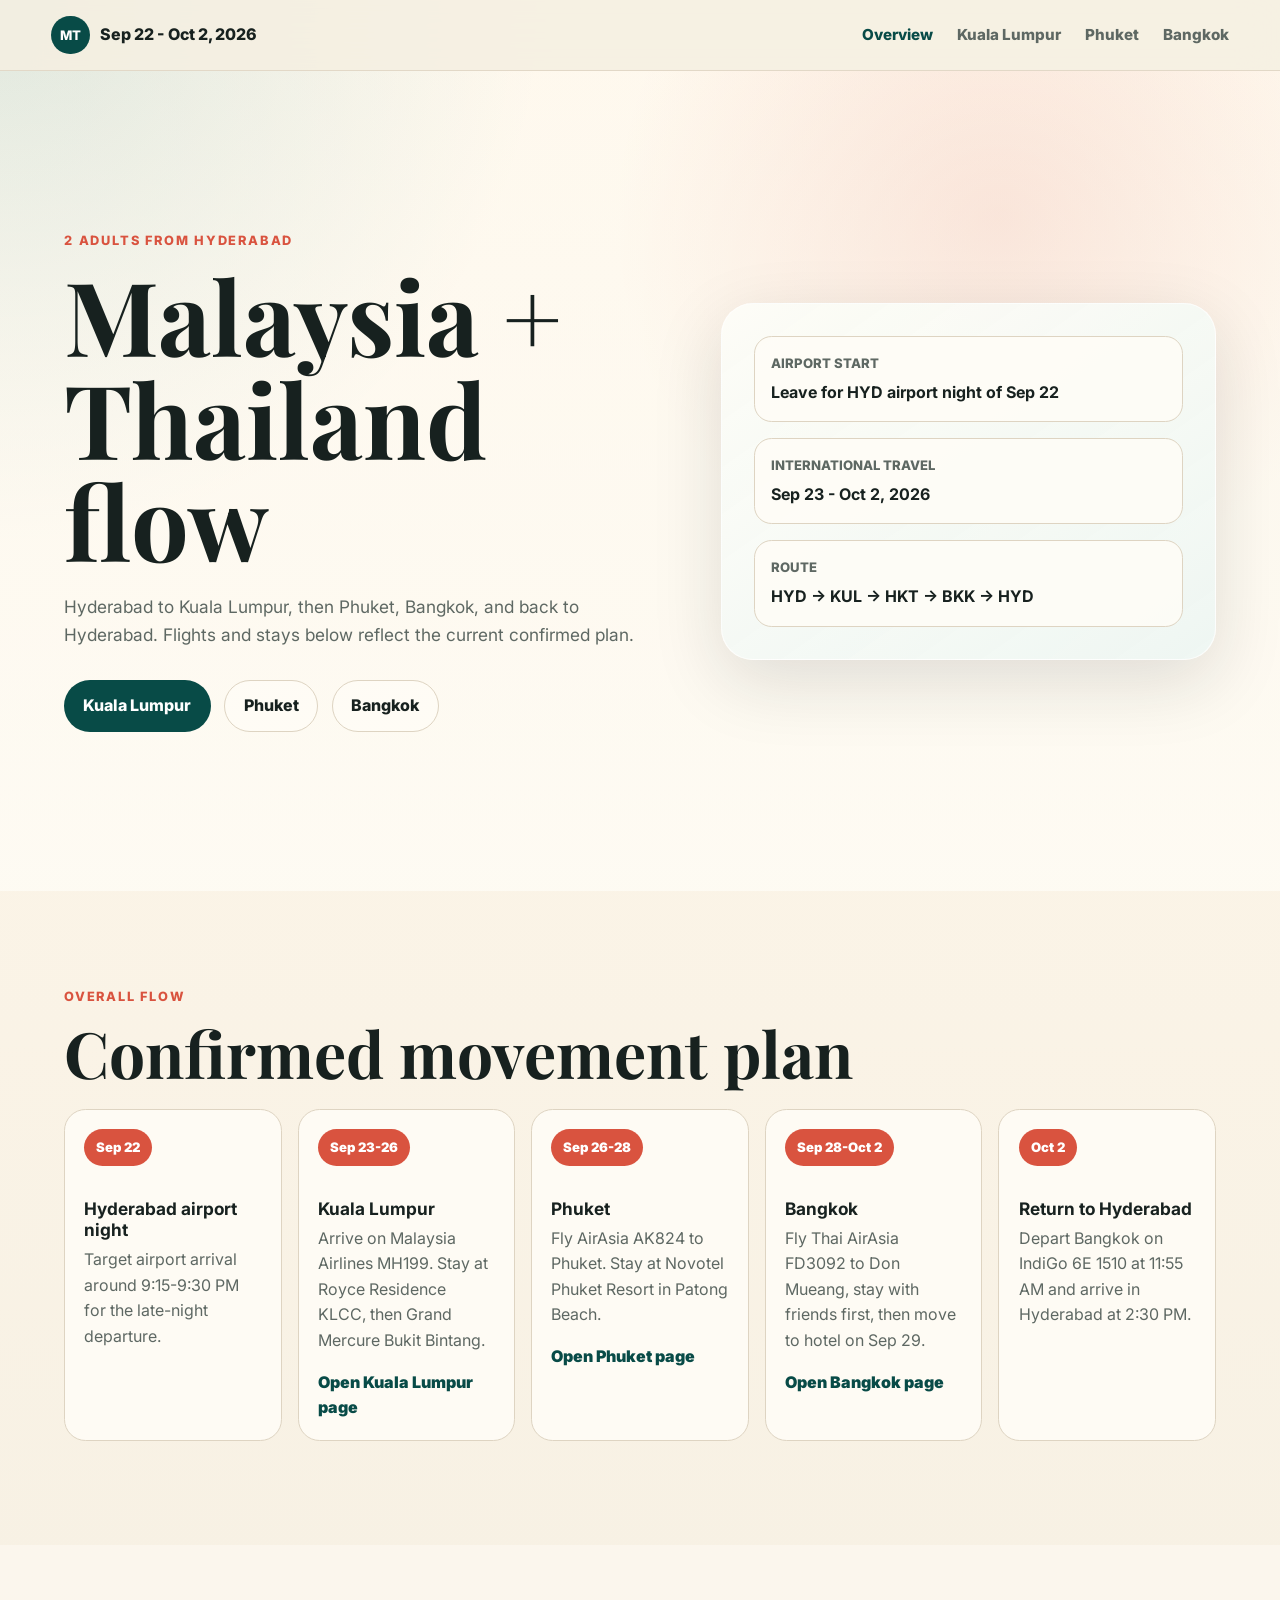
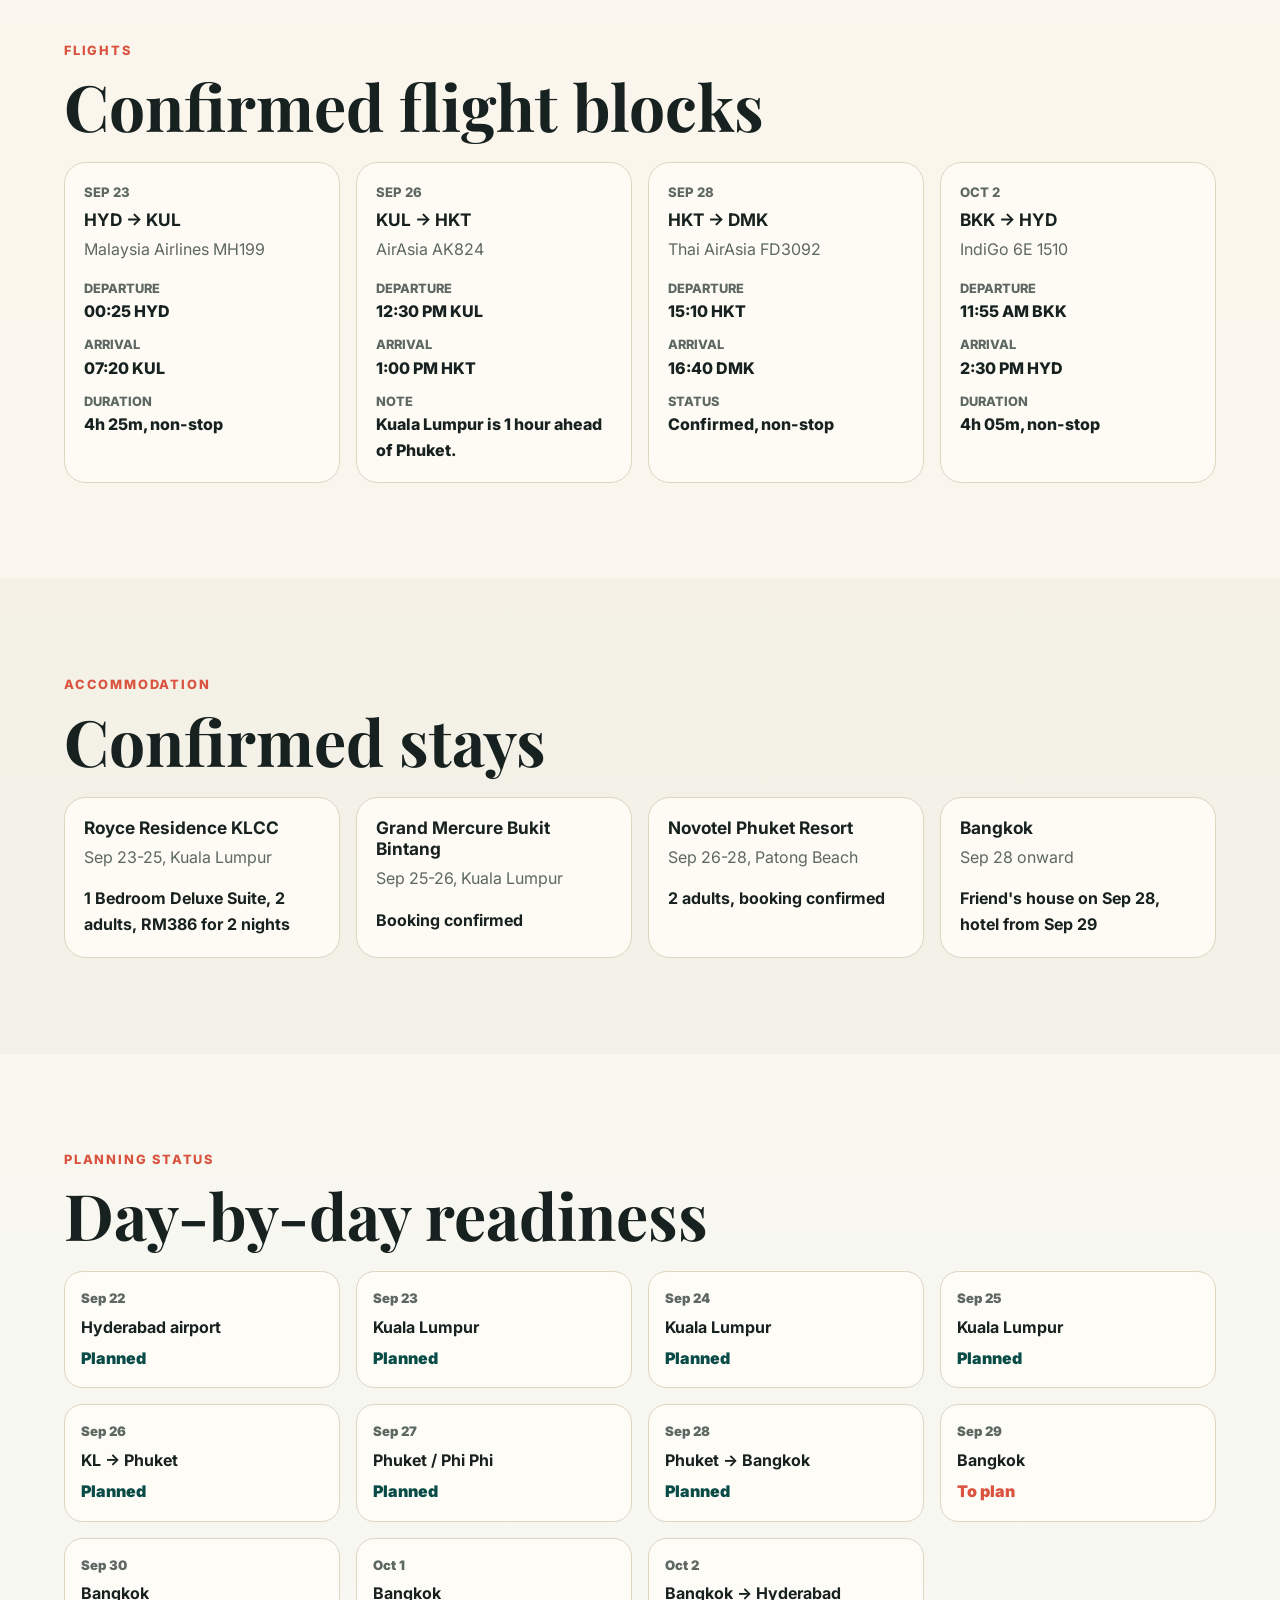
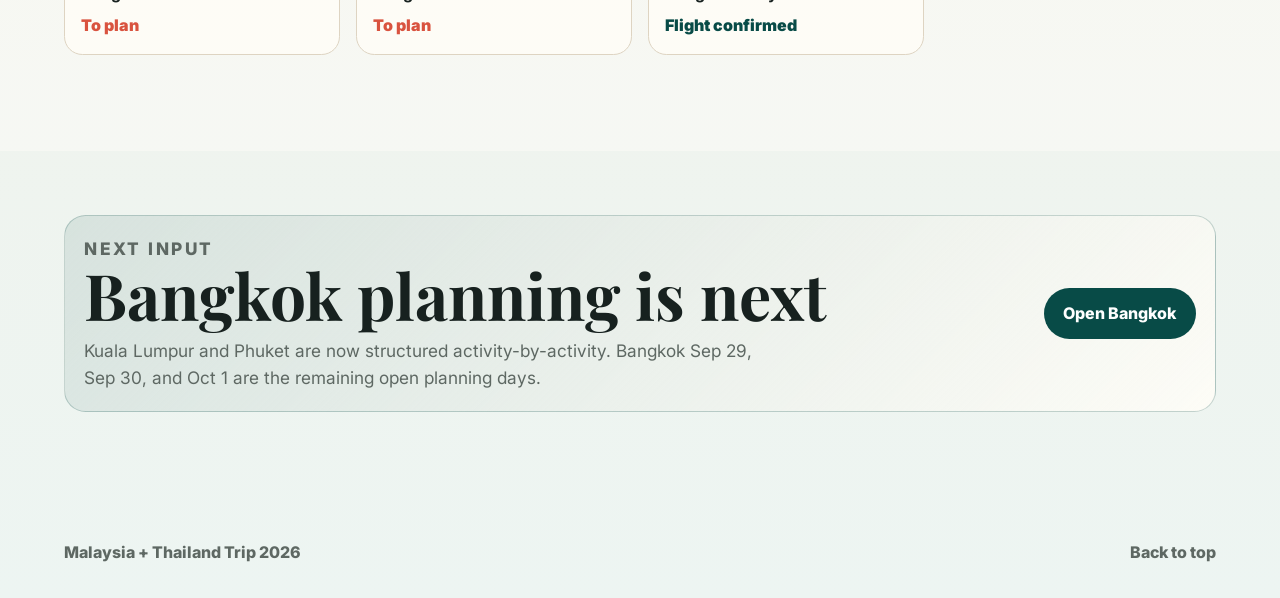
==== index.html @ 9de54cce "Add detailed trip itinerary pages" ====
<!doctype html>
<html lang="en">
  <head>
    <meta charset="utf-8">
    <meta name="viewport" content="width=device-width, initial-scale=1">
    <meta
      name="description"
      content="Confirmed flow for a 2-adult Hyderabad, Malaysia, Phuket, and Bangkok trip from Sep 22 to Oct 2, 2026."
    >
    <title>Malaysia + Thailand Trip 2026</title>
    <link rel="preconnect" href="https://fonts.googleapis.com">
    <link rel="preconnect" href="https://fonts.gstatic.com" crossorigin>
    <link
      href="https://fonts.googleapis.com/css2?family=Inter:wght@400;500;600;700;800&family=Playfair+Display:wght@700&display=swap"
      rel="stylesheet"
    >
    <link rel="stylesheet" href="styles.css">
  </head>
  <body>
    <header class="site-header">
      <a class="brand" href="index.html" aria-label="Trip overview">
        <span class="brand-mark">MT</span>
        <span>Sep 22 - Oct 2, 2026</span>
      </a>
      <nav class="site-nav" aria-label="Main navigation">
        <a aria-current="page" href="index.html">Overview</a>
        <a href="kuala-lumpur.html">Kuala Lumpur</a>
        <a href="phuket.html">Phuket</a>
        <a href="bangkok.html">Bangkok</a>
      </nav>
    </header>

    <main>
      <section class="hero hero-overview">
        <div class="hero-copy">
          <p class="eyebrow">2 adults from Hyderabad</p>
          <h1>Malaysia + Thailand flow</h1>
          <p class="hero-text">
            Hyderabad to Kuala Lumpur, then Phuket, Bangkok, and back to Hyderabad.
            Flights and stays below reflect the current confirmed plan.
          </p>
          <div class="hero-actions" aria-label="Destination pages">
            <a class="button button-primary" href="kuala-lumpur.html">Kuala Lumpur</a>
            <a class="button button-secondary" href="phuket.html">Phuket</a>
            <a class="button button-secondary" href="bangkok.html">Bangkok</a>
          </div>
        </div>
        <aside class="trip-card" aria-label="Trip summary">
          <div>
            <span class="card-label">Airport start</span>
            <strong>Leave for HYD airport night of Sep 22</strong>
          </div>
          <div>
            <span class="card-label">International travel</span>
            <strong>Sep 23 - Oct 2, 2026</strong>
          </div>
          <div>
            <span class="card-label">Route</span>
            <strong>HYD -> KUL -> HKT -> BKK -> HYD</strong>
          </div>
        </aside>
      </section>

      <section class="section" aria-labelledby="flow-title">
        <div class="section-heading">
          <p class="eyebrow">Overall flow</p>
          <h2 id="flow-title">Confirmed movement plan</h2>
        </div>
        <div class="route-timeline">
          <article>
            <span class="timeline-date">Sep 22</span>
            <h3>Hyderabad airport night</h3>
            <p>Target airport arrival around 9:15-9:30 PM for the late-night departure.</p>
          </article>
          <article>
            <span class="timeline-date">Sep 23-26</span>
            <h3>Kuala Lumpur</h3>
            <p>Arrive on Malaysia Airlines MH199. Stay at Royce Residence KLCC, then Grand Mercure Bukit Bintang.</p>
            <a href="kuala-lumpur.html">Open Kuala Lumpur page</a>
          </article>
          <article>
            <span class="timeline-date">Sep 26-28</span>
            <h3>Phuket</h3>
            <p>Fly AirAsia AK824 to Phuket. Stay at Novotel Phuket Resort in Patong Beach.</p>
            <a href="phuket.html">Open Phuket page</a>
          </article>
          <article>
            <span class="timeline-date">Sep 28-Oct 2</span>
            <h3>Bangkok</h3>
            <p>Fly Thai AirAsia FD3092 to Don Mueang, stay with friends first, then move to hotel on Sep 29.</p>
            <a href="bangkok.html">Open Bangkok page</a>
          </article>
          <article>
            <span class="timeline-date">Oct 2</span>
            <h3>Return to Hyderabad</h3>
            <p>Depart Bangkok on IndiGo 6E 1510 at 11:55 AM and arrive in Hyderabad at 2:30 PM.</p>
          </article>
        </div>
      </section>

      <section class="section surface-section" aria-labelledby="flights-title">
        <div class="section-heading">
          <p class="eyebrow">Flights</p>
          <h2 id="flights-title">Confirmed flight blocks</h2>
        </div>
        <div class="info-grid flight-grid">
          <article class="info-card">
            <span class="card-label">Sep 23</span>
            <h3>HYD -> KUL</h3>
            <p>Malaysia Airlines MH199</p>
            <dl>
              <div><dt>Departure</dt><dd>00:25 HYD</dd></div>
              <div><dt>Arrival</dt><dd>07:20 KUL</dd></div>
              <div><dt>Duration</dt><dd>4h 25m, non-stop</dd></div>
            </dl>
          </article>
          <article class="info-card">
            <span class="card-label">Sep 26</span>
            <h3>KUL -> HKT</h3>
            <p>AirAsia AK824</p>
            <dl>
              <div><dt>Departure</dt><dd>12:30 PM KUL</dd></div>
              <div><dt>Arrival</dt><dd>1:00 PM HKT</dd></div>
              <div><dt>Note</dt><dd>Kuala Lumpur is 1 hour ahead of Phuket.</dd></div>
            </dl>
          </article>
          <article class="info-card">
            <span class="card-label">Sep 28</span>
            <h3>HKT -> DMK</h3>
            <p>Thai AirAsia FD3092</p>
            <dl>
              <div><dt>Departure</dt><dd>15:10 HKT</dd></div>
              <div><dt>Arrival</dt><dd>16:40 DMK</dd></div>
              <div><dt>Status</dt><dd>Confirmed, non-stop</dd></div>
            </dl>
          </article>
          <article class="info-card">
            <span class="card-label">Oct 2</span>
            <h3>BKK -> HYD</h3>
            <p>IndiGo 6E 1510</p>
            <dl>
              <div><dt>Departure</dt><dd>11:55 AM BKK</dd></div>
              <div><dt>Arrival</dt><dd>2:30 PM HYD</dd></div>
              <div><dt>Duration</dt><dd>4h 05m, non-stop</dd></div>
            </dl>
          </article>
        </div>
      </section>

      <section class="section" aria-labelledby="stays-title">
        <div class="section-heading">
          <p class="eyebrow">Accommodation</p>
          <h2 id="stays-title">Confirmed stays</h2>
        </div>
        <div class="stay-grid">
          <article class="stay-card">
            <h3>Royce Residence KLCC</h3>
            <p>Sep 23-25, Kuala Lumpur</p>
            <strong>1 Bedroom Deluxe Suite, 2 adults, RM386 for 2 nights</strong>
          </article>
          <article class="stay-card">
            <h3>Grand Mercure Bukit Bintang</h3>
            <p>Sep 25-26, Kuala Lumpur</p>
            <strong>Booking confirmed</strong>
          </article>
          <article class="stay-card">
            <h3>Novotel Phuket Resort</h3>
            <p>Sep 26-28, Patong Beach</p>
            <strong>2 adults, booking confirmed</strong>
          </article>
          <article class="stay-card">
            <h3>Bangkok</h3>
            <p>Sep 28 onward</p>
            <strong>Friend's house on Sep 28, hotel from Sep 29</strong>
          </article>
        </div>
      </section>

      <section class="section surface-section" aria-labelledby="status-title">
        <div class="section-heading">
          <p class="eyebrow">Planning status</p>
          <h2 id="status-title">Day-by-day readiness</h2>
        </div>
        <div class="status-grid">
          <article class="status-card done"><span>Sep 22</span><strong>Hyderabad airport</strong><p>Planned</p></article>
          <article class="status-card done"><span>Sep 23</span><strong>Kuala Lumpur</strong><p>Planned</p></article>
          <article class="status-card done"><span>Sep 24</span><strong>Kuala Lumpur</strong><p>Planned</p></article>
          <article class="status-card done"><span>Sep 25</span><strong>Kuala Lumpur</strong><p>Planned</p></article>
          <article class="status-card done"><span>Sep 26</span><strong>KL -> Phuket</strong><p>Planned</p></article>
          <article class="status-card done"><span>Sep 27</span><strong>Phuket / Phi Phi</strong><p>Planned</p></article>
          <article class="status-card done"><span>Sep 28</span><strong>Phuket -> Bangkok</strong><p>Planned</p></article>
          <article class="status-card open"><span>Sep 29</span><strong>Bangkok</strong><p>To plan</p></article>
          <article class="status-card open"><span>Sep 30</span><strong>Bangkok</strong><p>To plan</p></article>
          <article class="status-card open"><span>Oct 1</span><strong>Bangkok</strong><p>To plan</p></article>
          <article class="status-card done"><span>Oct 2</span><strong>Bangkok -> Hyderabad</strong><p>Flight confirmed</p></article>
        </div>
      </section>

      <section class="section compact-section" aria-labelledby="next-title">
        <div class="next-panel">
          <div>
            <p class="eyebrow">Next input</p>
            <h2 id="next-title">Bangkok planning is next</h2>
            <p>
              Kuala Lumpur and Phuket are now structured activity-by-activity. Bangkok
              Sep 29, Sep 30, and Oct 1 are the remaining open planning days.
            </p>
          </div>
          <a class="button button-primary" href="bangkok.html">Open Bangkok</a>
        </div>
      </section>
    </main>

    <footer class="site-footer">
      <p>Malaysia + Thailand Trip 2026</p>
      <a href="#">Back to top</a>
    </footer>
  </body>
</html>
---- styles.css ----
:root {
  color-scheme: light;
  --ink: #17211f;
  --muted: #5e6863;
  --paper: #f6f0e3;
  --panel: #fffdf7;
  --line: #ded4c2;
  --teal: #0b6f69;
  --teal-dark: #084b47;
  --coral: #d9533f;
  --sky: #3779a8;
  --gold: #c58d2b;
  --shadow: 0 22px 70px rgba(23, 33, 31, 0.13);
}

* {
  box-sizing: border-box;
}

html {
  scroll-behavior: smooth;
}

body {
  margin: 0;
  color: var(--ink);
  background:
    radial-gradient(circle at top left, rgba(11, 111, 105, 0.18), transparent 34rem),
    linear-gradient(180deg, #fff7ea 0%, var(--paper) 48%, #edf5f2 100%);
  font-family: Inter, system-ui, -apple-system, BlinkMacSystemFont, "Segoe UI", sans-serif;
  font-size: 16px;
  line-height: 1.6;
}

a {
  color: inherit;
}

.site-header {
  position: sticky;
  top: 0;
  z-index: 10;
  display: flex;
  align-items: center;
  justify-content: space-between;
  gap: 1rem;
  padding: 1rem clamp(1rem, 4vw, 4rem);
  border-bottom: 1px solid rgba(222, 212, 194, 0.85);
  background: rgba(246, 240, 227, 0.9);
  backdrop-filter: blur(18px);
}

.brand,
.site-nav,
.hero-actions,
.site-footer {
  display: flex;
  align-items: center;
}

.brand {
  gap: 0.65rem;
  font-weight: 800;
  text-decoration: none;
}

.brand-mark {
  display: grid;
  width: 2.4rem;
  height: 2.4rem;
  place-items: center;
  border-radius: 50%;
  color: #fff;
  background: var(--teal-dark);
  font-size: 0.82rem;
}

.site-nav {
  gap: clamp(0.7rem, 2vw, 1.5rem);
  color: var(--muted);
  font-size: 0.95rem;
  font-weight: 800;
}

.site-nav a,
.site-footer a,
.route-timeline a {
  text-decoration: none;
}

.site-nav a:hover,
.site-nav a[aria-current="page"],
.site-footer a:hover,
.route-timeline a:hover {
  color: var(--teal-dark);
}

main {
  overflow: hidden;
}

.hero,
.destination-hero {
  display: grid;
  grid-template-columns: minmax(0, 1.1fr) minmax(18rem, 0.9fr);
  gap: clamp(1.4rem, 4vw, 4rem);
  align-items: center;
  min-height: calc(100vh - 5rem);
  padding: clamp(3rem, 9vw, 7rem) clamp(1rem, 5vw, 5rem);
}

.hero-overview {
  background:
    linear-gradient(rgba(255, 253, 247, 0.32), rgba(255, 253, 247, 0.74)),
    radial-gradient(circle at 78% 18%, rgba(216, 83, 63, 0.2), transparent 24rem);
}

.destination-hero {
  min-height: 64vh;
}

.kl-hero {
  background: linear-gradient(135deg, rgba(11, 111, 105, 0.18), rgba(197, 141, 43, 0.18));
}

.phuket-hero {
  background: linear-gradient(135deg, rgba(55, 121, 168, 0.2), rgba(11, 111, 105, 0.16));
}

.bangkok-hero {
  background: linear-gradient(135deg, rgba(216, 83, 63, 0.18), rgba(197, 141, 43, 0.2));
}

.hero-copy {
  max-width: 56rem;
}

.eyebrow {
  margin: 0 0 0.8rem;
  color: var(--coral);
  font-size: 0.8rem;
  font-weight: 800;
  letter-spacing: 0.14em;
  text-transform: uppercase;
}

h1,
h2,
h3,
p {
  margin-top: 0;
}

h1,
h2 {
  font-family: "Playfair Display", Georgia, serif;
  line-height: 1;
}

h1 {
  max-width: 12ch;
  margin-bottom: 1.35rem;
  font-size: clamp(3.2rem, 8vw, 7.2rem);
}

h2 {
  margin-bottom: 1rem;
  font-size: clamp(2.1rem, 5vw, 4.3rem);
}

h3 {
  margin-bottom: 0.4rem;
  font-size: 1.08rem;
  line-height: 1.25;
}

.hero-text,
.section-copy,
.next-panel p {
  max-width: 43rem;
  color: var(--muted);
  font-size: 1.08rem;
}

.hero-actions {
  flex-wrap: wrap;
  gap: 0.85rem;
  margin-top: 2rem;
}

.button {
  display: inline-flex;
  min-height: 2.85rem;
  align-items: center;
  justify-content: center;
  border: 1px solid transparent;
  border-radius: 999px;
  padding: 0.75rem 1.15rem;
  font: inherit;
  font-weight: 800;
  text-decoration: none;
  cursor: pointer;
}

.button-primary {
  color: #fff;
  background: var(--teal-dark);
}

.button-secondary {
  color: var(--ink);
  border-color: var(--line);
  background: rgba(255, 253, 247, 0.78);
}

.button:hover {
  transform: translateY(-1px);
}

.trip-card {
  display: grid;
  gap: 1rem;
  border: 1px solid rgba(255, 255, 255, 0.72);
  border-radius: 2rem;
  padding: clamp(1.2rem, 4vw, 2rem);
  background:
    linear-gradient(145deg, rgba(255, 253, 247, 0.96), rgba(238, 249, 246, 0.9)),
    linear-gradient(135deg, rgba(11, 111, 105, 0.14), rgba(216, 83, 63, 0.16));
  box-shadow: var(--shadow);
}

.trip-card div,
.info-card,
.stay-card,
.day-card,
.wide-card {
  border: 1px solid var(--line);
  background: rgba(255, 253, 247, 0.84);
}

.trip-card div {
  border-radius: 1.1rem;
  padding: 1rem;
}

.card-label {
  display: block;
  margin-bottom: 0.35rem;
  color: var(--muted);
  font-size: 0.82rem;
  font-weight: 800;
  text-transform: uppercase;
}

.section {
  padding: clamp(3rem, 8vw, 6rem) clamp(1rem, 5vw, 5rem);
}

.surface-section {
  background: rgba(255, 253, 247, 0.42);
}

.compact-section {
  padding-top: clamp(2rem, 5vw, 4rem);
}

.section-heading {
  max-width: 68rem;
  margin-bottom: 1.5rem;
}

.two-column {
  display: grid;
  grid-template-columns: minmax(0, 0.85fr) minmax(18rem, 1.15fr);
  gap: clamp(1.5rem, 4vw, 4rem);
  align-items: start;
}

.stack {
  display: grid;
  gap: 1rem;
}

.route-timeline {
  display: grid;
  grid-template-columns: repeat(5, minmax(13rem, 1fr));
  gap: 1rem;
  overflow-x: auto;
  padding-bottom: 0.5rem;
}

.route-timeline article,
.info-card,
.stay-card,
.day-card,
.wide-card,
.next-panel {
  border-radius: 1.35rem;
  padding: 1.2rem;
}

.route-timeline article {
  min-height: 19rem;
  border: 1px solid var(--line);
  background: rgba(255, 253, 247, 0.84);
}

.timeline-date {
  display: inline-flex;
  min-height: 2.3rem;
  align-items: center;
  margin-bottom: 2rem;
  border-radius: 999px;
  padding: 0.35rem 0.75rem;
  color: #fff;
  background: var(--coral);
  font-size: 0.82rem;
  font-weight: 900;
}

.route-timeline p,
.info-card p,
.stay-card p,
.day-card p,
.wide-card p {
  color: var(--muted);
}

.route-timeline a {
  color: var(--teal-dark);
  font-weight: 900;
}

.info-grid,
.stay-grid,
.day-grid,
.status-grid {
  display: grid;
  gap: 1rem;
}

.flight-grid {
  grid-template-columns: repeat(4, minmax(0, 1fr));
}

.stay-grid,
.day-grid {
  grid-template-columns: repeat(4, minmax(0, 1fr));
}

.two-card-grid {
  grid-template-columns: repeat(2, minmax(0, 1fr));
}

.info-card,
.stay-card,
.wide-card,
.status-card {
  min-height: 100%;
}

.status-grid {
  grid-template-columns: repeat(4, minmax(0, 1fr));
}

.status-card {
  border: 1px solid var(--line);
  border-radius: 1.15rem;
  padding: 1rem;
  background: rgba(255, 253, 247, 0.84);
}

.status-card span {
  display: block;
  color: var(--muted);
  font-size: 0.82rem;
  font-weight: 900;
}

.status-card strong {
  display: block;
  margin: 0.35rem 0;
}

.status-card p {
  margin: 0;
  color: var(--teal-dark);
  font-weight: 900;
}

.status-card.open p {
  color: var(--coral);
}

.day-plan {
  margin-bottom: 1rem;
  border: 1px solid var(--line);
  border-radius: 1.35rem;
  overflow: hidden;
  background: rgba(255, 253, 247, 0.86);
}

.day-plan h3 {
  margin: 0;
  padding: 1.1rem 1.2rem;
  border-bottom: 1px solid var(--line);
  background: rgba(8, 75, 71, 0.08);
}

table {
  width: 100%;
  border-collapse: collapse;
}

th,
td {
  padding: 0.9rem 1.2rem;
  border-bottom: 1px solid rgba(222, 212, 194, 0.74);
  text-align: left;
  vertical-align: top;
}

th {
  color: var(--muted);
  font-size: 0.8rem;
  font-weight: 900;
  text-transform: uppercase;
}

td:first-child {
  width: 10.5rem;
  font-weight: 900;
}

td a {
  color: var(--teal-dark);
  font-weight: 900;
  text-decoration: none;
}

td a:hover {
  text-decoration: underline;
}

.note {
  margin: 0;
  padding: 1rem 1.2rem;
  color: var(--muted);
  font-weight: 700;
}

dl {
  display: grid;
  gap: 0.65rem;
  margin: 1rem 0 0;
}

dt {
  color: var(--muted);
  font-size: 0.8rem;
  font-weight: 800;
  text-transform: uppercase;
}

dd {
  margin: 0;
  font-weight: 800;
}

.stay-card strong,
.wide-card strong {
  display: block;
  margin-top: 1rem;
}

.day-card span {
  display: block;
  margin-bottom: 1rem;
  color: var(--teal-dark);
  font-weight: 900;
}

.next-panel {
  display: flex;
  align-items: center;
  justify-content: space-between;
  gap: 1.5rem;
  border: 1px solid rgba(8, 75, 71, 0.22);
  background: linear-gradient(135deg, rgba(8, 75, 71, 0.1), rgba(255, 253, 247, 0.86));
}

.next-panel h2 {
  margin-bottom: 0.6rem;
}

.next-panel p {
  margin-bottom: 0;
}

.site-footer {
  justify-content: space-between;
  gap: 1rem;
  padding: 2rem clamp(1rem, 5vw, 5rem);
  color: var(--muted);
  font-weight: 800;
}

.site-footer p {
  margin: 0;
}

@media (max-width: 1050px) {
  .flight-grid,
  .stay-grid,
  .day-grid,
  .status-grid {
    grid-template-columns: repeat(2, minmax(0, 1fr));
  }
}

@media (max-width: 860px) {
  .site-header {
    align-items: flex-start;
    flex-direction: column;
  }

  .site-nav {
    width: 100%;
    overflow-x: auto;
    padding-bottom: 0.25rem;
    white-space: nowrap;
  }

  .hero,
  .destination-hero,
  .two-column {
    grid-template-columns: 1fr;
  }

  .hero,
  .destination-hero {
    min-height: auto;
  }

  .next-panel {
    align-items: flex-start;
    flex-direction: column;
  }
}

@media (max-width: 580px) {
  .brand-mark {
    width: 2rem;
    height: 2rem;
  }

  .flight-grid,
  .stay-grid,
  .day-grid,
  .two-card-grid,
  .status-grid {
    grid-template-columns: 1fr;
  }

  h1 {
    font-size: clamp(3rem, 16vw, 5rem);
  }

  .day-plan {
    overflow-x: auto;
  }

  table {
    min-width: 42rem;
  }
}
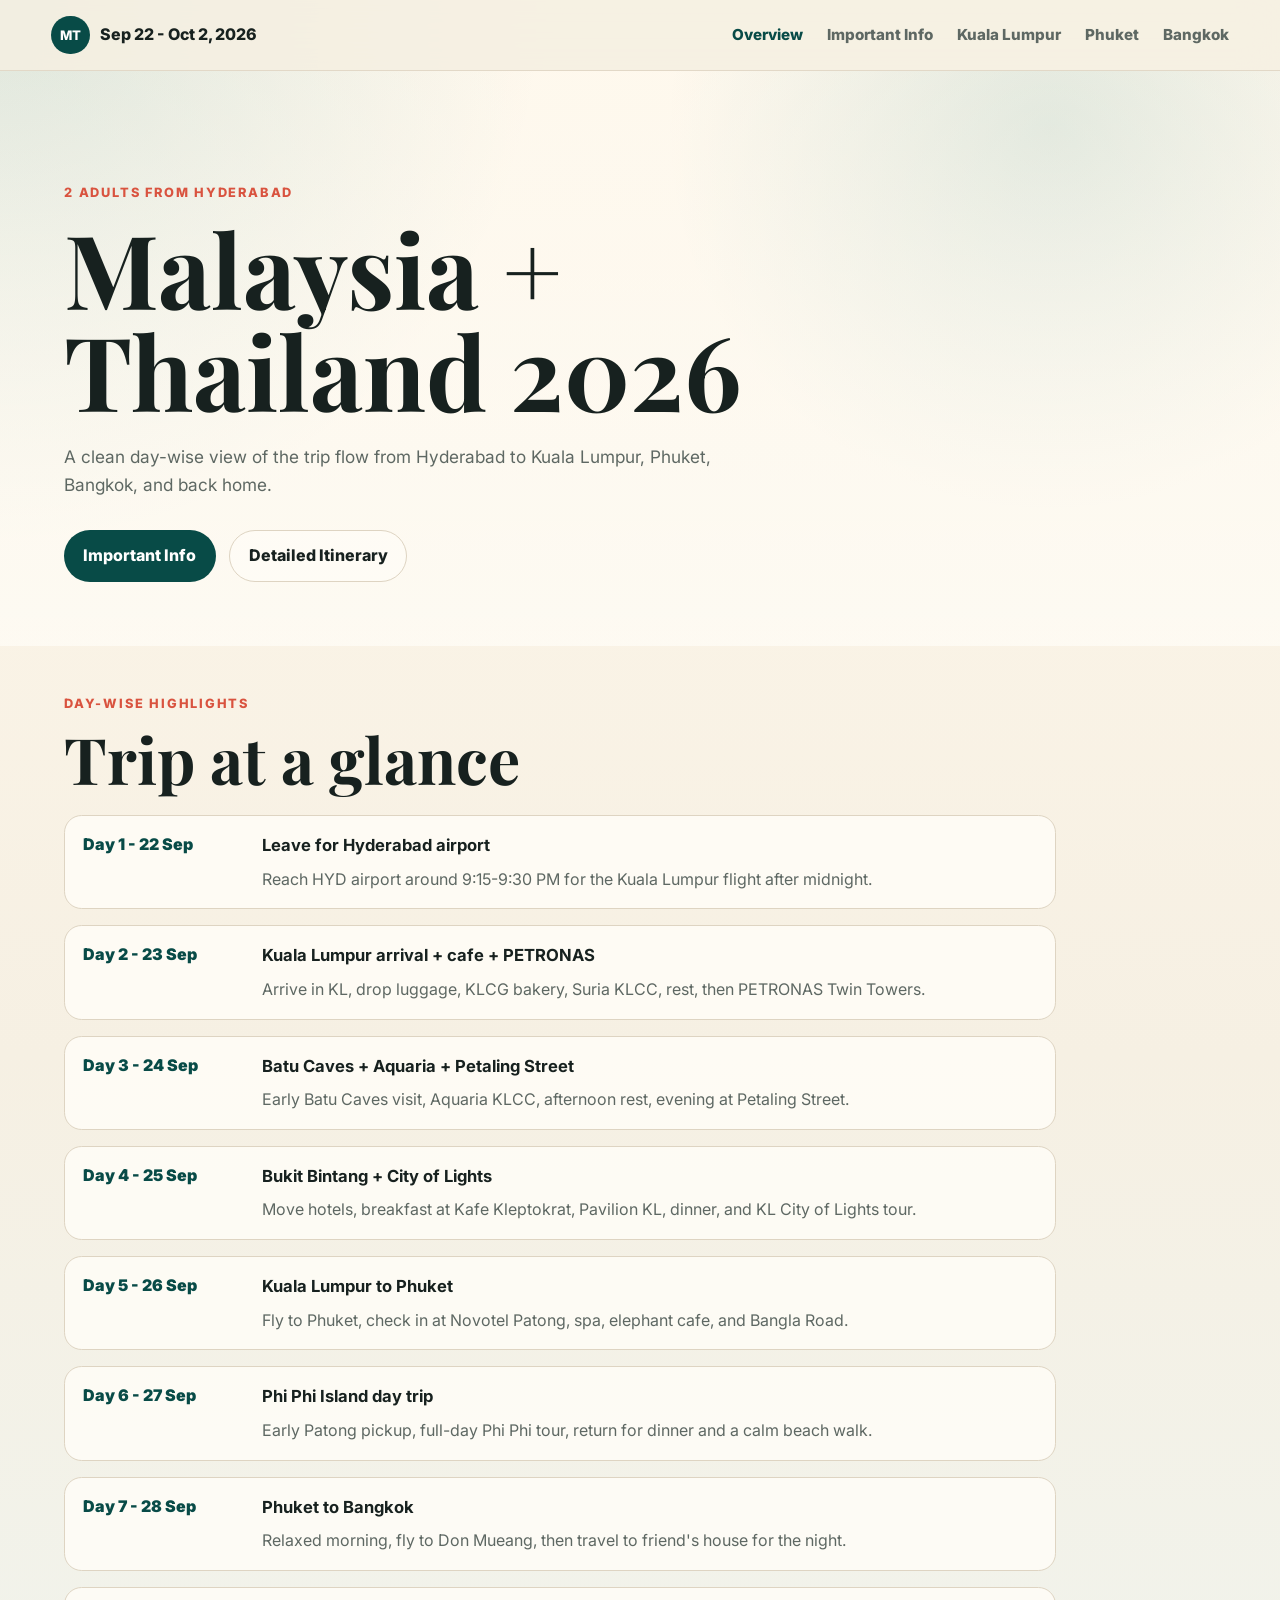
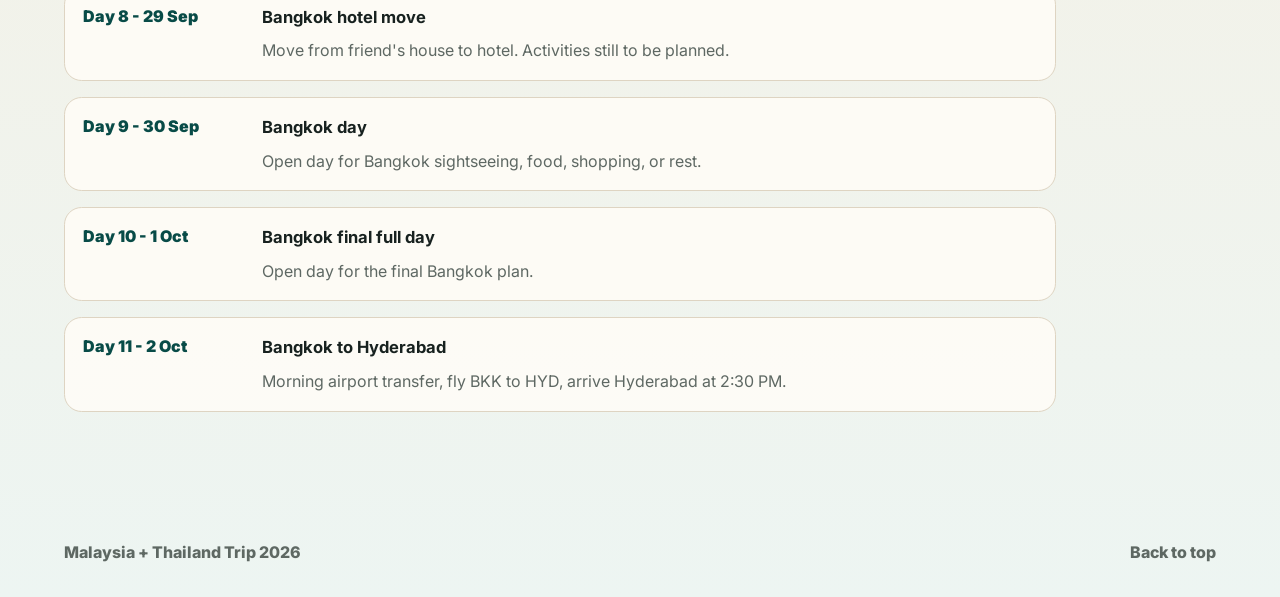
==== commit f6d3d652: "Simplify trip pages and add important info" ====
--- a/index.html
+++ b/index.html
@@ -5,7 +5,7 @@
     <meta name="viewport" content="width=device-width, initial-scale=1">
     <meta
       name="description"
-      content="Confirmed flow for a 2-adult Hyderabad, Malaysia, Phuket, and Bangkok trip from Sep 22 to Oct 2, 2026."
+      content="Simple day-wise highlights for the Sep 22 to Oct 2, 2026 Malaysia and Thailand trip."
     >
     <title>Malaysia + Thailand Trip 2026</title>
     <link rel="preconnect" href="https://fonts.googleapis.com">
@@ -24,6 +24,7 @@
       </a>
       <nav class="site-nav" aria-label="Main navigation">
         <a aria-current="page" href="index.html">Overview</a>
+        <a href="important-info.html">Important Info</a>
         <a href="kuala-lumpur.html">Kuala Lumpur</a>
         <a href="phuket.html">Phuket</a>
         <a href="bangkok.html">Bangkok</a>
@@ -31,182 +32,36 @@
     </header>
 
     <main>
-      <section class="hero hero-overview">
-        <div class="hero-copy">
-          <p class="eyebrow">2 adults from Hyderabad</p>
-          <h1>Malaysia + Thailand flow</h1>
-          <p class="hero-text">
-            Hyderabad to Kuala Lumpur, then Phuket, Bangkok, and back to Hyderabad.
-            Flights and stays below reflect the current confirmed plan.
-          </p>
-          <div class="hero-actions" aria-label="Destination pages">
-            <a class="button button-primary" href="kuala-lumpur.html">Kuala Lumpur</a>
-            <a class="button button-secondary" href="phuket.html">Phuket</a>
-            <a class="button button-secondary" href="bangkok.html">Bangkok</a>
-          </div>
-        </div>
-        <aside class="trip-card" aria-label="Trip summary">
-          <div>
-            <span class="card-label">Airport start</span>
-            <strong>Leave for HYD airport night of Sep 22</strong>
-          </div>
-          <div>
-            <span class="card-label">International travel</span>
-            <strong>Sep 23 - Oct 2, 2026</strong>
-          </div>
-          <div>
-            <span class="card-label">Route</span>
-            <strong>HYD -> KUL -> HKT -> BKK -> HYD</strong>
-          </div>
-        </aside>
-      </section>
-
-      <section class="section" aria-labelledby="flow-title">
-        <div class="section-heading">
-          <p class="eyebrow">Overall flow</p>
-          <h2 id="flow-title">Confirmed movement plan</h2>
-        </div>
-        <div class="route-timeline">
-          <article>
-            <span class="timeline-date">Sep 22</span>
-            <h3>Hyderabad airport night</h3>
-            <p>Target airport arrival around 9:15-9:30 PM for the late-night departure.</p>
-          </article>
-          <article>
-            <span class="timeline-date">Sep 23-26</span>
-            <h3>Kuala Lumpur</h3>
-            <p>Arrive on Malaysia Airlines MH199. Stay at Royce Residence KLCC, then Grand Mercure Bukit Bintang.</p>
-            <a href="kuala-lumpur.html">Open Kuala Lumpur page</a>
-          </article>
-          <article>
-            <span class="timeline-date">Sep 26-28</span>
-            <h3>Phuket</h3>
-            <p>Fly AirAsia AK824 to Phuket. Stay at Novotel Phuket Resort in Patong Beach.</p>
-            <a href="phuket.html">Open Phuket page</a>
-          </article>
-          <article>
-            <span class="timeline-date">Sep 28-Oct 2</span>
-            <h3>Bangkok</h3>
-            <p>Fly Thai AirAsia FD3092 to Don Mueang, stay with friends first, then move to hotel on Sep 29.</p>
-            <a href="bangkok.html">Open Bangkok page</a>
-          </article>
-          <article>
-            <span class="timeline-date">Oct 2</span>
-            <h3>Return to Hyderabad</h3>
-            <p>Depart Bangkok on IndiGo 6E 1510 at 11:55 AM and arrive in Hyderabad at 2:30 PM.</p>
-          </article>
+      <section class="simple-hero">
+        <p class="eyebrow">2 adults from Hyderabad</p>
+        <h1>Malaysia + Thailand 2026</h1>
+        <p class="hero-text">
+          A clean day-wise view of the trip flow from Hyderabad to Kuala Lumpur,
+          Phuket, Bangkok, and back home.
+        </p>
+        <div class="hero-actions">
+          <a class="button button-primary" href="important-info.html">Important Info</a>
+          <a class="button button-secondary" href="kuala-lumpur.html">Detailed Itinerary</a>
         </div>
       </section>
 
-      <section class="section surface-section" aria-labelledby="flights-title">
+      <section class="section top-tight" aria-labelledby="highlights-title">
         <div class="section-heading">
-          <p class="eyebrow">Flights</p>
-          <h2 id="flights-title">Confirmed flight blocks</h2>
+          <p class="eyebrow">Day-wise highlights</p>
+          <h2 id="highlights-title">Trip at a glance</h2>
         </div>
-        <div class="info-grid flight-grid">
-          <article class="info-card">
-            <span class="card-label">Sep 23</span>
-            <h3>HYD -> KUL</h3>
-            <p>Malaysia Airlines MH199</p>
-            <dl>
-              <div><dt>Departure</dt><dd>00:25 HYD</dd></div>
-              <div><dt>Arrival</dt><dd>07:20 KUL</dd></div>
-              <div><dt>Duration</dt><dd>4h 25m, non-stop</dd></div>
-            </dl>
-          </article>
-          <article class="info-card">
-            <span class="card-label">Sep 26</span>
-            <h3>KUL -> HKT</h3>
-            <p>AirAsia AK824</p>
-            <dl>
-              <div><dt>Departure</dt><dd>12:30 PM KUL</dd></div>
-              <div><dt>Arrival</dt><dd>1:00 PM HKT</dd></div>
-              <div><dt>Note</dt><dd>Kuala Lumpur is 1 hour ahead of Phuket.</dd></div>
-            </dl>
-          </article>
-          <article class="info-card">
-            <span class="card-label">Sep 28</span>
-            <h3>HKT -> DMK</h3>
-            <p>Thai AirAsia FD3092</p>
-            <dl>
-              <div><dt>Departure</dt><dd>15:10 HKT</dd></div>
-              <div><dt>Arrival</dt><dd>16:40 DMK</dd></div>
-              <div><dt>Status</dt><dd>Confirmed, non-stop</dd></div>
-            </dl>
-          </article>
-          <article class="info-card">
-            <span class="card-label">Oct 2</span>
-            <h3>BKK -> HYD</h3>
-            <p>IndiGo 6E 1510</p>
-            <dl>
-              <div><dt>Departure</dt><dd>11:55 AM BKK</dd></div>
-              <div><dt>Arrival</dt><dd>2:30 PM HYD</dd></div>
-              <div><dt>Duration</dt><dd>4h 05m, non-stop</dd></div>
-            </dl>
-          </article>
-        </div>
-      </section>
-
-      <section class="section" aria-labelledby="stays-title">
-        <div class="section-heading">
-          <p class="eyebrow">Accommodation</p>
-          <h2 id="stays-title">Confirmed stays</h2>
-        </div>
-        <div class="stay-grid">
-          <article class="stay-card">
-            <h3>Royce Residence KLCC</h3>
-            <p>Sep 23-25, Kuala Lumpur</p>
-            <strong>1 Bedroom Deluxe Suite, 2 adults, RM386 for 2 nights</strong>
-          </article>
-          <article class="stay-card">
-            <h3>Grand Mercure Bukit Bintang</h3>
-            <p>Sep 25-26, Kuala Lumpur</p>
-            <strong>Booking confirmed</strong>
-          </article>
-          <article class="stay-card">
-            <h3>Novotel Phuket Resort</h3>
-            <p>Sep 26-28, Patong Beach</p>
-            <strong>2 adults, booking confirmed</strong>
-          </article>
-          <article class="stay-card">
-            <h3>Bangkok</h3>
-            <p>Sep 28 onward</p>
-            <strong>Friend's house on Sep 28, hotel from Sep 29</strong>
-          </article>
-        </div>
-      </section>
-
-      <section class="section surface-section" aria-labelledby="status-title">
-        <div class="section-heading">
-          <p class="eyebrow">Planning status</p>
-          <h2 id="status-title">Day-by-day readiness</h2>
-        </div>
-        <div class="status-grid">
-          <article class="status-card done"><span>Sep 22</span><strong>Hyderabad airport</strong><p>Planned</p></article>
-          <article class="status-card done"><span>Sep 23</span><strong>Kuala Lumpur</strong><p>Planned</p></article>
-          <article class="status-card done"><span>Sep 24</span><strong>Kuala Lumpur</strong><p>Planned</p></article>
-          <article class="status-card done"><span>Sep 25</span><strong>Kuala Lumpur</strong><p>Planned</p></article>
-          <article class="status-card done"><span>Sep 26</span><strong>KL -> Phuket</strong><p>Planned</p></article>
-          <article class="status-card done"><span>Sep 27</span><strong>Phuket / Phi Phi</strong><p>Planned</p></article>
-          <article class="status-card done"><span>Sep 28</span><strong>Phuket -> Bangkok</strong><p>Planned</p></article>
-          <article class="status-card open"><span>Sep 29</span><strong>Bangkok</strong><p>To plan</p></article>
-          <article class="status-card open"><span>Sep 30</span><strong>Bangkok</strong><p>To plan</p></article>
-          <article class="status-card open"><span>Oct 1</span><strong>Bangkok</strong><p>To plan</p></article>
-          <article class="status-card done"><span>Oct 2</span><strong>Bangkok -> Hyderabad</strong><p>Flight confirmed</p></article>
-        </div>
-      </section>
-
-      <section class="section compact-section" aria-labelledby="next-title">
-        <div class="next-panel">
-          <div>
-            <p class="eyebrow">Next input</p>
-            <h2 id="next-title">Bangkok planning is next</h2>
-            <p>
-              Kuala Lumpur and Phuket are now structured activity-by-activity. Bangkok
-              Sep 29, Sep 30, and Oct 1 are the remaining open planning days.
-            </p>
-          </div>
-          <a class="button button-primary" href="bangkok.html">Open Bangkok</a>
+        <div class="highlight-list">
+          <article><span>Day 1 - 22 Sep</span><strong>Leave for Hyderabad airport</strong><p>Reach HYD airport around 9:15-9:30 PM for the Kuala Lumpur flight after midnight.</p></article>
+          <article><span>Day 2 - 23 Sep</span><strong>Kuala Lumpur arrival + cafe + PETRONAS</strong><p>Arrive in KL, drop luggage, KLCG bakery, Suria KLCC, rest, then PETRONAS Twin Towers.</p></article>
+          <article><span>Day 3 - 24 Sep</span><strong>Batu Caves + Aquaria + Petaling Street</strong><p>Early Batu Caves visit, Aquaria KLCC, afternoon rest, evening at Petaling Street.</p></article>
+          <article><span>Day 4 - 25 Sep</span><strong>Bukit Bintang + City of Lights</strong><p>Move hotels, breakfast at Kafe Kleptokrat, Pavilion KL, dinner, and KL City of Lights tour.</p></article>
+          <article><span>Day 5 - 26 Sep</span><strong>Kuala Lumpur to Phuket</strong><p>Fly to Phuket, check in at Novotel Patong, spa, elephant cafe, and Bangla Road.</p></article>
+          <article><span>Day 6 - 27 Sep</span><strong>Phi Phi Island day trip</strong><p>Early Patong pickup, full-day Phi Phi tour, return for dinner and a calm beach walk.</p></article>
+          <article><span>Day 7 - 28 Sep</span><strong>Phuket to Bangkok</strong><p>Relaxed morning, fly to Don Mueang, then travel to friend's house for the night.</p></article>
+          <article><span>Day 8 - 29 Sep</span><strong>Bangkok hotel move</strong><p>Move from friend's house to hotel. Activities still to be planned.</p></article>
+          <article><span>Day 9 - 30 Sep</span><strong>Bangkok day</strong><p>Open day for Bangkok sightseeing, food, shopping, or rest.</p></article>
+          <article><span>Day 10 - 1 Oct</span><strong>Bangkok final full day</strong><p>Open day for the final Bangkok plan.</p></article>
+          <article><span>Day 11 - 2 Oct</span><strong>Bangkok to Hyderabad</strong><p>Morning airport transfer, fly BKK to HYD, arrive Hyderabad at 2:30 PM.</p></article>
         </div>
       </section>
     </main>
--- a/styles.css
+++ b/styles.css
@@ -100,13 +100,23 @@
 }
 
 .hero,
-.destination-hero {
+.destination-hero,
+.simple-hero {
   display: grid;
   grid-template-columns: minmax(0, 1.1fr) minmax(18rem, 0.9fr);
   gap: clamp(1.4rem, 4vw, 4rem);
   align-items: center;
   min-height: calc(100vh - 5rem);
   padding: clamp(3rem, 9vw, 7rem) clamp(1rem, 5vw, 5rem);
+}
+
+.simple-hero {
+  display: block;
+  min-height: auto;
+  padding-bottom: clamp(2.2rem, 5vw, 4rem);
+  background:
+    linear-gradient(rgba(255, 253, 247, 0.28), rgba(255, 253, 247, 0.72)),
+    radial-gradient(circle at 82% 10%, rgba(11, 111, 105, 0.16), transparent 24rem);
 }
 
 .hero-overview {
@@ -262,6 +272,10 @@
 
 .compact-section {
   padding-top: clamp(2rem, 5vw, 4rem);
+}
+
+.top-tight {
+  padding-top: clamp(1.5rem, 4vw, 3rem);
 }
 
 .section-heading {
@@ -334,7 +348,8 @@
 .info-grid,
 .stay-grid,
 .day-grid,
-.status-grid {
+.status-grid,
+.highlight-list {
   display: grid;
   gap: 1rem;
 }
@@ -390,6 +405,38 @@
 
 .status-card.open p {
   color: var(--coral);
+}
+
+.highlight-list {
+  grid-template-columns: 1fr;
+  max-width: 62rem;
+}
+
+.highlight-list article {
+  display: grid;
+  grid-template-columns: 10rem minmax(0, 1fr);
+  gap: 0.5rem 1.2rem;
+  align-items: start;
+  border: 1px solid var(--line);
+  border-radius: 1.1rem;
+  padding: 1rem 1.1rem;
+  background: rgba(255, 253, 247, 0.86);
+}
+
+.highlight-list span {
+  color: var(--teal-dark);
+  font-weight: 900;
+}
+
+.highlight-list strong {
+  display: block;
+  font-size: 1.04rem;
+}
+
+.highlight-list p {
+  grid-column: 2;
+  margin: 0;
+  color: var(--muted);
 }
 
 .day-plan {
@@ -412,6 +459,14 @@
   border-collapse: collapse;
 }
 
+.table-wrap {
+  overflow-x: auto;
+}
+
+.clean-table {
+  min-width: 44rem;
+}
+
 th,
 td {
   padding: 0.9rem 1.2rem;
@@ -428,7 +483,7 @@
 }
 
 td:first-child {
-  width: 10.5rem;
+  width: 8rem;
   font-weight: 900;
 }
 
@@ -533,12 +588,14 @@
 
   .hero,
   .destination-hero,
+  .simple-hero,
   .two-column {
     grid-template-columns: 1fr;
   }
 
   .hero,
-  .destination-hero {
+  .destination-hero,
+  .simple-hero {
     min-height: auto;
   }
 
@@ -566,8 +623,12 @@
     font-size: clamp(3rem, 16vw, 5rem);
   }
 
-  .day-plan {
-    overflow-x: auto;
+  .highlight-list article {
+    grid-template-columns: 1fr;
+  }
+
+  .highlight-list p {
+    grid-column: auto;
   }
 
   table {
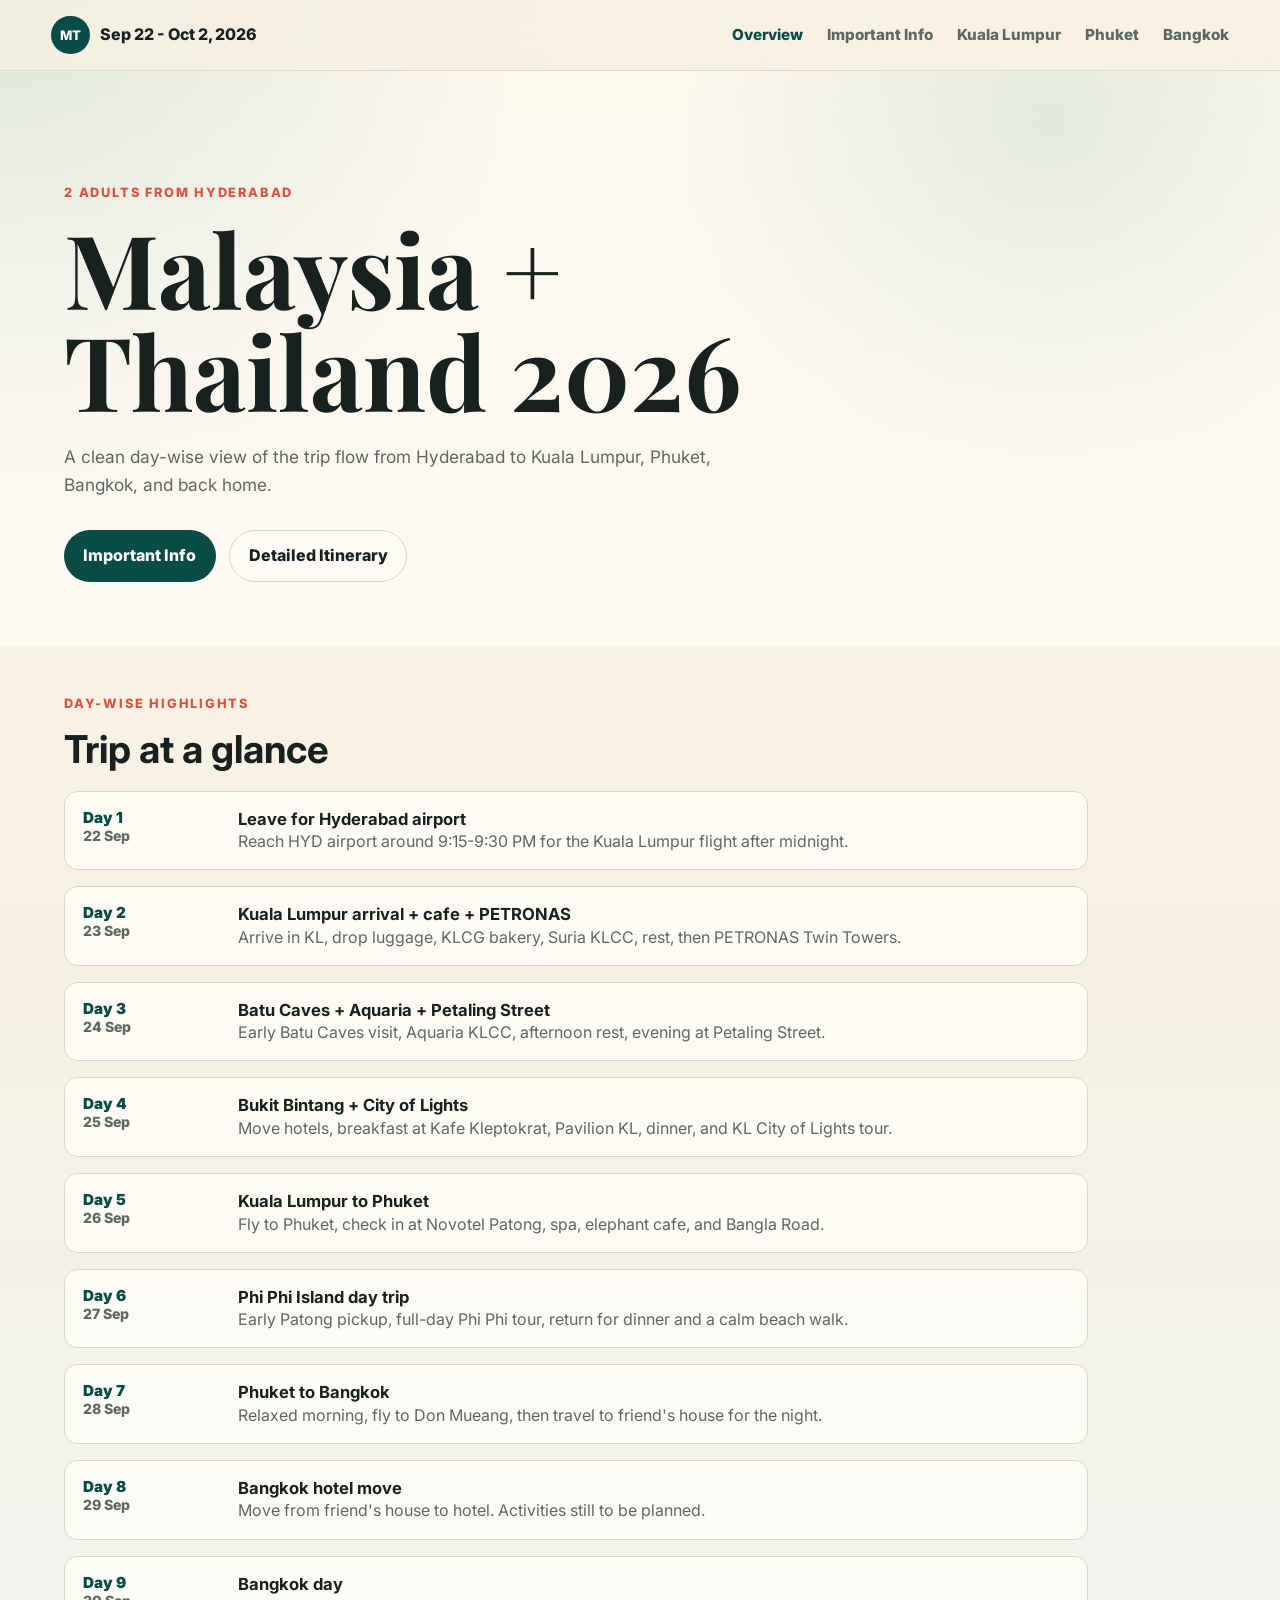
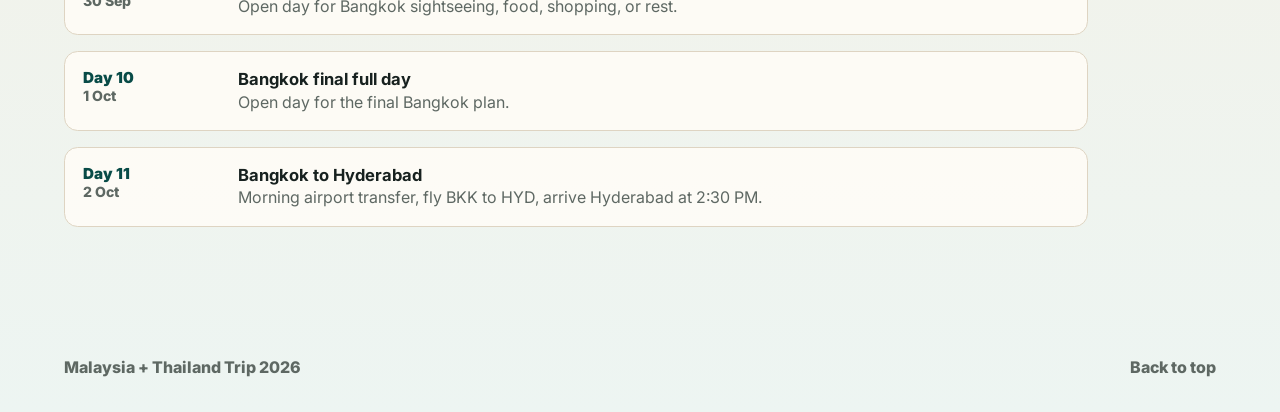
==== commit 5fcf5cfc: "Fix overview highlight formatting" ====
--- a/index.html
+++ b/index.html
@@ -45,23 +45,56 @@
         </div>
       </section>
 
-      <section class="section top-tight" aria-labelledby="highlights-title">
-        <div class="section-heading">
+      <section class="section top-tight overview-section" aria-labelledby="highlights-title">
+        <div class="section-heading compact-heading">
           <p class="eyebrow">Day-wise highlights</p>
           <h2 id="highlights-title">Trip at a glance</h2>
         </div>
         <div class="highlight-list">
-          <article><span>Day 1 - 22 Sep</span><strong>Leave for Hyderabad airport</strong><p>Reach HYD airport around 9:15-9:30 PM for the Kuala Lumpur flight after midnight.</p></article>
-          <article><span>Day 2 - 23 Sep</span><strong>Kuala Lumpur arrival + cafe + PETRONAS</strong><p>Arrive in KL, drop luggage, KLCG bakery, Suria KLCC, rest, then PETRONAS Twin Towers.</p></article>
-          <article><span>Day 3 - 24 Sep</span><strong>Batu Caves + Aquaria + Petaling Street</strong><p>Early Batu Caves visit, Aquaria KLCC, afternoon rest, evening at Petaling Street.</p></article>
-          <article><span>Day 4 - 25 Sep</span><strong>Bukit Bintang + City of Lights</strong><p>Move hotels, breakfast at Kafe Kleptokrat, Pavilion KL, dinner, and KL City of Lights tour.</p></article>
-          <article><span>Day 5 - 26 Sep</span><strong>Kuala Lumpur to Phuket</strong><p>Fly to Phuket, check in at Novotel Patong, spa, elephant cafe, and Bangla Road.</p></article>
-          <article><span>Day 6 - 27 Sep</span><strong>Phi Phi Island day trip</strong><p>Early Patong pickup, full-day Phi Phi tour, return for dinner and a calm beach walk.</p></article>
-          <article><span>Day 7 - 28 Sep</span><strong>Phuket to Bangkok</strong><p>Relaxed morning, fly to Don Mueang, then travel to friend's house for the night.</p></article>
-          <article><span>Day 8 - 29 Sep</span><strong>Bangkok hotel move</strong><p>Move from friend's house to hotel. Activities still to be planned.</p></article>
-          <article><span>Day 9 - 30 Sep</span><strong>Bangkok day</strong><p>Open day for Bangkok sightseeing, food, shopping, or rest.</p></article>
-          <article><span>Day 10 - 1 Oct</span><strong>Bangkok final full day</strong><p>Open day for the final Bangkok plan.</p></article>
-          <article><span>Day 11 - 2 Oct</span><strong>Bangkok to Hyderabad</strong><p>Morning airport transfer, fly BKK to HYD, arrive Hyderabad at 2:30 PM.</p></article>
+          <article>
+            <div class="highlight-date">Day 1 <span>22 Sep</span></div>
+            <div><strong>Leave for Hyderabad airport</strong><p>Reach HYD airport around 9:15-9:30 PM for the Kuala Lumpur flight after midnight.</p></div>
+          </article>
+          <article>
+            <div class="highlight-date">Day 2 <span>23 Sep</span></div>
+            <div><strong>Kuala Lumpur arrival + cafe + PETRONAS</strong><p>Arrive in KL, drop luggage, KLCG bakery, Suria KLCC, rest, then PETRONAS Twin Towers.</p></div>
+          </article>
+          <article>
+            <div class="highlight-date">Day 3 <span>24 Sep</span></div>
+            <div><strong>Batu Caves + Aquaria + Petaling Street</strong><p>Early Batu Caves visit, Aquaria KLCC, afternoon rest, evening at Petaling Street.</p></div>
+          </article>
+          <article>
+            <div class="highlight-date">Day 4 <span>25 Sep</span></div>
+            <div><strong>Bukit Bintang + City of Lights</strong><p>Move hotels, breakfast at Kafe Kleptokrat, Pavilion KL, dinner, and KL City of Lights tour.</p></div>
+          </article>
+          <article>
+            <div class="highlight-date">Day 5 <span>26 Sep</span></div>
+            <div><strong>Kuala Lumpur to Phuket</strong><p>Fly to Phuket, check in at Novotel Patong, spa, elephant cafe, and Bangla Road.</p></div>
+          </article>
+          <article>
+            <div class="highlight-date">Day 6 <span>27 Sep</span></div>
+            <div><strong>Phi Phi Island day trip</strong><p>Early Patong pickup, full-day Phi Phi tour, return for dinner and a calm beach walk.</p></div>
+          </article>
+          <article>
+            <div class="highlight-date">Day 7 <span>28 Sep</span></div>
+            <div><strong>Phuket to Bangkok</strong><p>Relaxed morning, fly to Don Mueang, then travel to friend's house for the night.</p></div>
+          </article>
+          <article>
+            <div class="highlight-date">Day 8 <span>29 Sep</span></div>
+            <div><strong>Bangkok hotel move</strong><p>Move from friend's house to hotel. Activities still to be planned.</p></div>
+          </article>
+          <article>
+            <div class="highlight-date">Day 9 <span>30 Sep</span></div>
+            <div><strong>Bangkok day</strong><p>Open day for Bangkok sightseeing, food, shopping, or rest.</p></div>
+          </article>
+          <article>
+            <div class="highlight-date">Day 10 <span>1 Oct</span></div>
+            <div><strong>Bangkok final full day</strong><p>Open day for the final Bangkok plan.</p></div>
+          </article>
+          <article>
+            <div class="highlight-date">Day 11 <span>2 Oct</span></div>
+            <div><strong>Bangkok to Hyderabad</strong><p>Morning airport transfer, fly BKK to HYD, arrive Hyderabad at 2:30 PM.</p></div>
+          </article>
         </div>
       </section>
     </main>
--- a/styles.css
+++ b/styles.css
@@ -283,6 +283,20 @@
   margin-bottom: 1.5rem;
 }
 
+.compact-heading {
+  margin-bottom: 1.2rem;
+}
+
+.compact-heading h2 {
+  font-family: Inter, system-ui, -apple-system, BlinkMacSystemFont, "Segoe UI", sans-serif;
+  font-size: clamp(1.8rem, 3vw, 2.6rem);
+  line-height: 1.15;
+}
+
+.overview-section {
+  max-width: 78rem;
+}
+
 .two-column {
   display: grid;
   grid-template-columns: minmax(0, 0.85fr) minmax(18rem, 1.15fr);
@@ -409,34 +423,44 @@
 
 .highlight-list {
   grid-template-columns: 1fr;
-  max-width: 62rem;
+  max-width: 64rem;
 }
 
 .highlight-list article {
   display: grid;
-  grid-template-columns: 10rem minmax(0, 1fr);
+  grid-template-columns: 8.5rem minmax(0, 1fr);
   gap: 0.5rem 1.2rem;
   align-items: start;
   border: 1px solid var(--line);
-  border-radius: 1.1rem;
+  border-radius: 0.85rem;
   padding: 1rem 1.1rem;
   background: rgba(255, 253, 247, 0.86);
 }
 
-.highlight-list span {
+.highlight-date {
   color: var(--teal-dark);
-  font-weight: 900;
+  font-size: 0.95rem;
+  font-weight: 900;
+  line-height: 1.25;
+}
+
+.highlight-date span {
+  display: block;
+  color: var(--muted);
+  font-size: 0.88rem;
+  font-weight: 800;
 }
 
 .highlight-list strong {
   display: block;
   font-size: 1.04rem;
+  line-height: 1.35;
 }
 
 .highlight-list p {
-  grid-column: 2;
   margin: 0;
   color: var(--muted);
+  line-height: 1.45;
 }
 
 .day-plan {
@@ -627,10 +651,6 @@
     grid-template-columns: 1fr;
   }
 
-  .highlight-list p {
-    grid-column: auto;
-  }
-
   table {
     min-width: 42rem;
   }
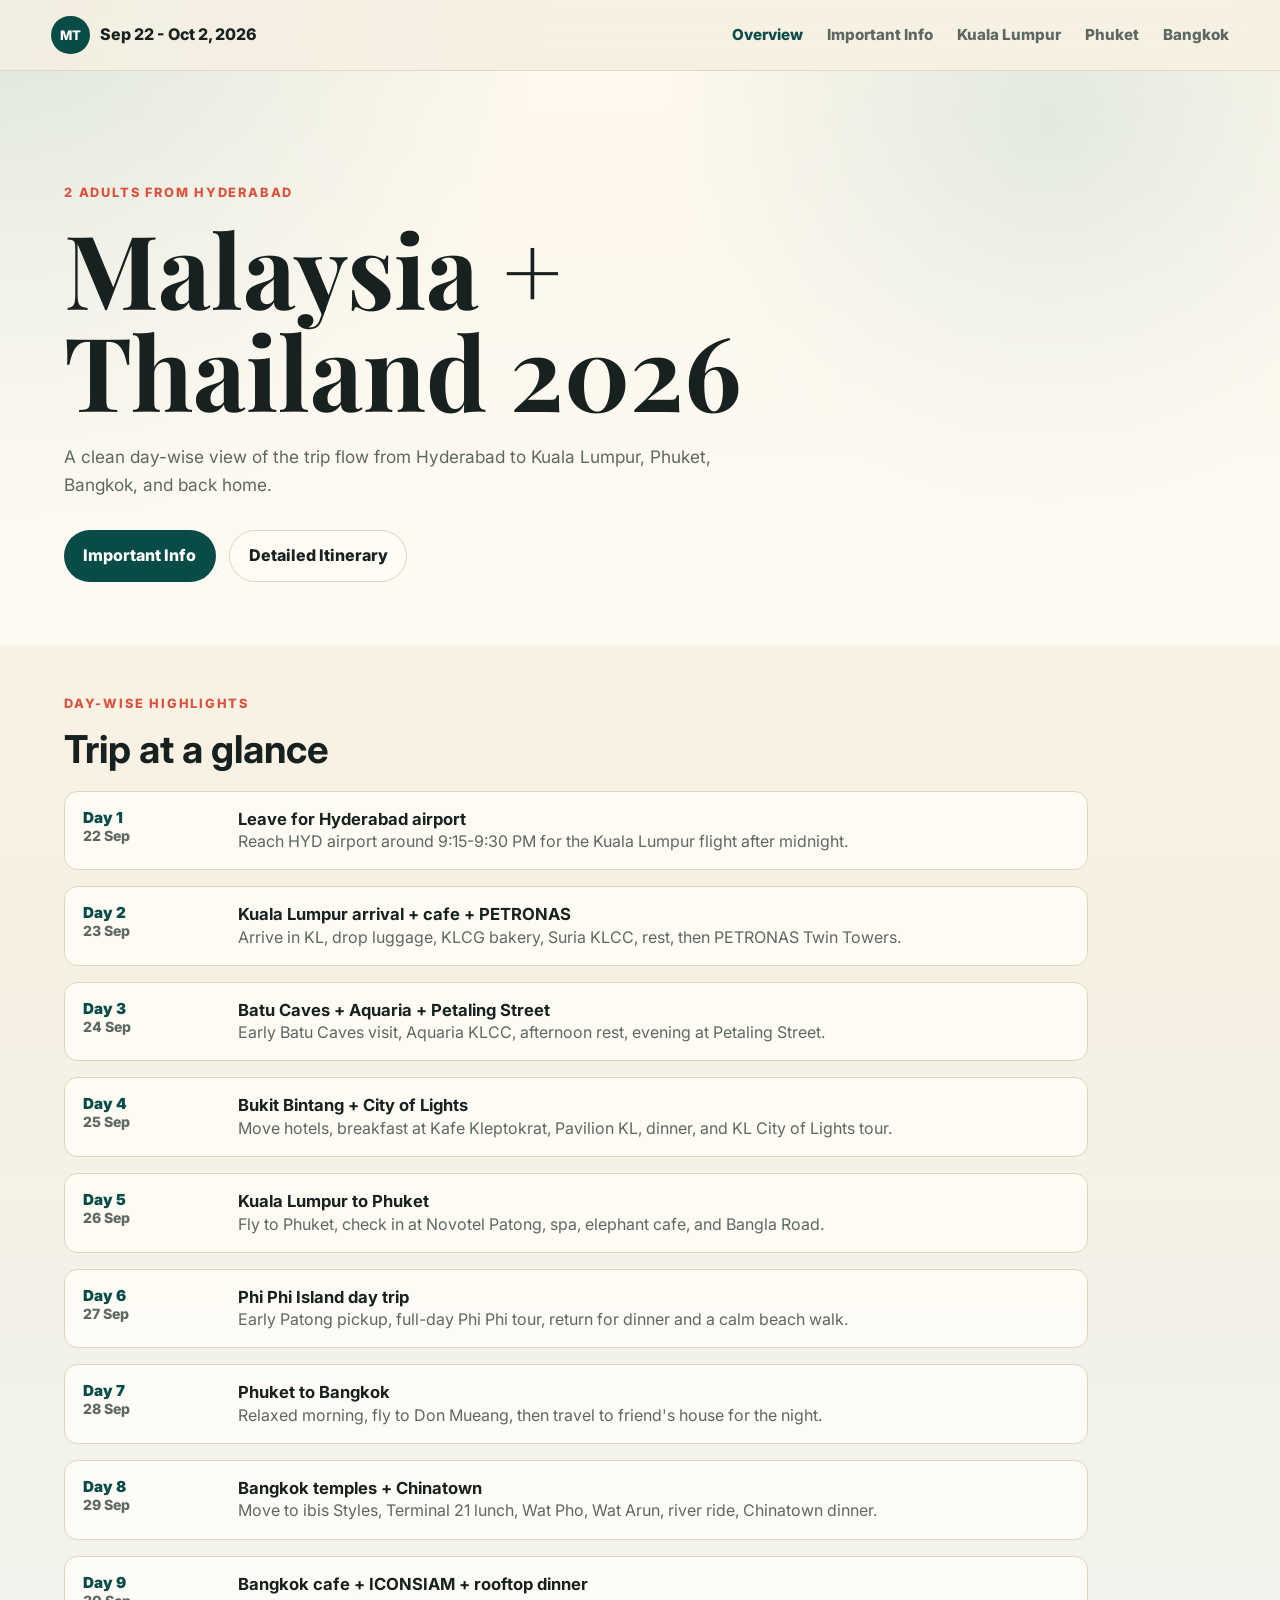
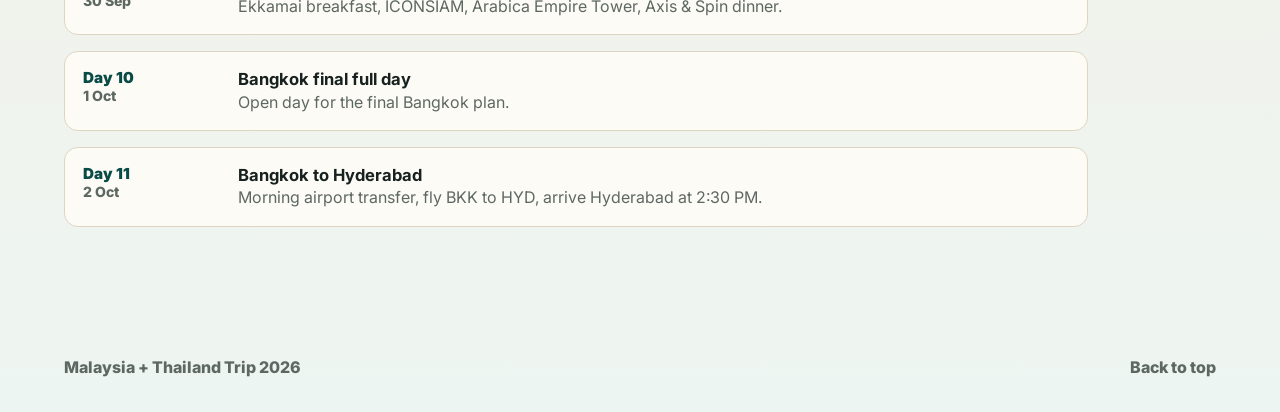
==== commit c91d82f3: "Update Bangkok itinerary and important info" ====
--- a/index.html
+++ b/index.html
@@ -7,14 +7,15 @@
       name="description"
       content="Simple day-wise highlights for the Sep 22 to Oct 2, 2026 Malaysia and Thailand trip."
     >
-    <title>Malaysia + Thailand Trip 2026</title>
+    <title>✈️ Malaysia + Thailand Trip 2026</title>
     <link rel="preconnect" href="https://fonts.googleapis.com">
     <link rel="preconnect" href="https://fonts.gstatic.com" crossorigin>
     <link
       href="https://fonts.googleapis.com/css2?family=Inter:wght@400;500;600;700;800&family=Playfair+Display:wght@700&display=swap"
       rel="stylesheet"
     >
-    <link rel="stylesheet" href="styles.css">
+    <link rel="manifest" href="manifest.webmanifest">
+    <link rel="stylesheet" href="styles.css?v=20260921-bangkok">
   </head>
   <body>
     <header class="site-header">
@@ -81,11 +82,11 @@
           </article>
           <article>
             <div class="highlight-date">Day 8 <span>29 Sep</span></div>
-            <div><strong>Bangkok hotel move</strong><p>Move from friend's house to hotel. Activities still to be planned.</p></div>
+            <div><strong>Bangkok temples + Chinatown</strong><p>Move to ibis Styles, Terminal 21 lunch, Wat Pho, Wat Arun, river ride, Chinatown dinner.</p></div>
           </article>
           <article>
             <div class="highlight-date">Day 9 <span>30 Sep</span></div>
-            <div><strong>Bangkok day</strong><p>Open day for Bangkok sightseeing, food, shopping, or rest.</p></div>
+            <div><strong>Bangkok cafe + ICONSIAM + rooftop dinner</strong><p>Ekkamai breakfast, ICONSIAM, Arabica Empire Tower, Axis & Spin dinner.</p></div>
           </article>
           <article>
             <div class="highlight-date">Day 10 <span>1 Oct</span></div>
@@ -103,5 +104,6 @@
       <p>Malaysia + Thailand Trip 2026</p>
       <a href="#">Back to top</a>
     </footer>
+      <script src="script.js?v=20260921-bangkok"></script>
   </body>
 </html>
--- a/styles.css
+++ b/styles.css
@@ -119,6 +119,16 @@
     radial-gradient(circle at 82% 10%, rgba(11, 111, 105, 0.16), transparent 24rem);
 }
 
+.info-hero {
+  padding-top: clamp(2rem, 5vw, 3.5rem);
+  padding-bottom: clamp(1.6rem, 4vw, 2.6rem);
+}
+
+.info-hero h1 {
+  max-width: none;
+  font-size: clamp(2.8rem, 7vw, 5.2rem);
+}
+
 .hero-overview {
   background:
     linear-gradient(rgba(255, 253, 247, 0.32), rgba(255, 253, 247, 0.74)),
@@ -278,6 +288,10 @@
   padding-top: clamp(1.5rem, 4vw, 3rem);
 }
 
+.currency-section {
+  padding-bottom: clamp(1rem, 3vw, 2rem);
+}
+
 .section-heading {
   max-width: 68rem;
   margin-bottom: 1.5rem;
@@ -307,6 +321,157 @@
 .stack {
   display: grid;
   gap: 1rem;
+}
+
+.currency-card {
+  display: block;
+  max-width: 64rem;
+  border: 1px solid var(--line);
+  border-radius: 1.6rem;
+  padding: 0;
+  background: linear-gradient(145deg, rgba(255, 253, 247, 0.96), rgba(238, 249, 246, 0.86));
+  box-shadow: 0 12px 34px rgba(23, 33, 31, 0.08);
+  overflow: hidden;
+}
+
+.currency-card summary {
+  display: flex;
+  width: 100%;
+  align-items: center;
+  justify-content: space-between;
+  gap: 1rem;
+  min-height: 4.25rem;
+  padding: 0.75rem 1rem;
+  color: var(--ink);
+  list-style: none;
+  cursor: pointer;
+}
+
+.currency-card summary::-webkit-details-marker {
+  display: none;
+}
+
+.currency-card summary .eyebrow {
+  display: block;
+  margin-bottom: 0.15rem;
+}
+
+.currency-card summary strong {
+  display: block;
+  font-size: 1.35rem;
+  line-height: 1.2;
+}
+
+.toggle-icon {
+  display: inline-flex;
+  min-width: 4.4rem;
+  min-height: 2.35rem;
+  align-items: center;
+  justify-content: center;
+  border-radius: 999px;
+  color: #fff;
+  background: var(--teal-dark);
+  font-size: 0.9rem;
+  font-weight: 900;
+}
+
+.currency-card[open] .toggle-icon {
+  background: var(--coral);
+}
+
+.currency-card[open] .toggle-icon::before {
+  content: "Close";
+}
+
+.currency-card[open] .toggle-icon {
+  font-size: 0;
+}
+
+.currency-card[open] .toggle-icon::before {
+  font-size: 0.9rem;
+}
+
+.currency-fields {
+  display: grid;
+  grid-template-columns: repeat(3, minmax(8rem, 1fr));
+  gap: 1rem;
+  border-top: 1px solid var(--line);
+  padding: 1rem;
+}
+
+.currency-card label {
+  display: grid;
+  gap: 0.35rem;
+  color: var(--muted);
+  font-size: 0.82rem;
+  font-weight: 900;
+  text-transform: uppercase;
+}
+
+.currency-card input {
+  width: 100%;
+  min-height: 2.8rem;
+  border: 1px solid var(--line);
+  border-radius: 999px;
+  padding: 0.55rem 0.7rem;
+  color: var(--ink);
+  background: #fff;
+  font: inherit;
+  font-weight: 800;
+}
+
+.currency-card input::placeholder {
+  color: rgba(94, 104, 99, 0.58);
+}
+
+.link-groups {
+  display: grid;
+  grid-template-columns: repeat(3, minmax(0, 1fr));
+  gap: 1.1rem;
+}
+
+.link-panel {
+  display: grid;
+  gap: 0.9rem;
+  align-content: start;
+  border: 1px solid var(--line);
+  border-radius: 1.25rem;
+  padding: 1.1rem;
+  background: rgba(255, 253, 247, 0.92);
+  box-shadow: 0 12px 32px rgba(23, 33, 31, 0.07);
+}
+
+.link-panel h3 {
+  margin-bottom: 0;
+  font-size: 1.18rem;
+}
+
+.quick-link-list {
+  display: flex;
+  flex-wrap: wrap;
+  gap: 0.55rem;
+}
+
+.map-link {
+  display: inline-flex;
+  min-height: 2.5rem;
+  align-items: center;
+  max-width: 100%;
+  border: 1px solid rgba(222, 212, 194, 0.76);
+  border-radius: 0.75rem;
+  padding: 0.48rem 0.72rem;
+  color: var(--teal-dark);
+  background: #fff;
+  font-size: 0.95rem;
+  font-weight: 900;
+  line-height: 1.2;
+  text-decoration: none;
+  overflow-wrap: anywhere;
+}
+
+.map-link:hover {
+  border-color: rgba(8, 75, 71, 0.4);
+  background: rgba(8, 75, 71, 0.06);
 }
 
 .route-timeline {
@@ -617,6 +782,18 @@
     grid-template-columns: 1fr;
   }
 
+  .currency-card {
+    border-radius: 1.25rem;
+  }
+
+  .currency-fields {
+    grid-template-columns: 1fr 1fr;
+  }
+
+  .link-groups {
+    grid-template-columns: 1fr;
+  }
+
   .hero,
   .destination-hero,
   .simple-hero {
@@ -647,11 +824,91 @@
     font-size: clamp(3rem, 16vw, 5rem);
   }
 
+  .info-hero h1 {
+    font-size: clamp(2.4rem, 14vw, 4rem);
+  }
+
+  .quick-link-list {
+    display: grid;
+    grid-template-columns: 1fr;
+  }
+
+  .map-link {
+    min-height: 2.7rem;
+    justify-content: space-between;
+  }
+
   .highlight-list article {
     grid-template-columns: 1fr;
   }
 
-  table {
-    min-width: 42rem;
-  }
-}
+  .currency-card {
+    border-radius: 1.4rem;
+  }
+
+  .currency-card summary {
+    min-height: 3.7rem;
+    padding: 0.7rem 0.85rem;
+  }
+
+  .currency-card summary strong {
+    font-size: 1.18rem;
+  }
+
+  .currency-fields {
+    grid-template-columns: 1fr;
+  }
+
+  .day-plan .clean-table {
+    min-width: 0;
+  }
+
+  .day-plan .clean-table thead {
+    display: none;
+  }
+
+  .day-plan .clean-table,
+  .day-plan .clean-table tbody,
+  .day-plan .clean-table tr,
+  .day-plan .clean-table td {
+    display: block;
+    width: 100%;
+  }
+
+  .day-plan .clean-table tr {
+    padding: 0.9rem 1rem;
+    border-bottom: 1px solid rgba(222, 212, 194, 0.9);
+  }
+
+  .day-plan .clean-table td {
+    display: grid;
+    grid-template-columns: 6.5rem minmax(0, 1fr);
+    gap: 0.75rem;
+    align-items: start;
+    border-bottom: 0;
+    padding: 0.3rem 0;
+  }
+
+  .day-plan .clean-table td::before {
+    color: var(--muted);
+    font-size: 0.72rem;
+    font-weight: 900;
+    text-transform: uppercase;
+  }
+
+  .day-plan .clean-table td:nth-child(1)::before {
+    content: "Google";
+  }
+
+  .day-plan .clean-table td:nth-child(2)::before {
+    content: "Time";
+  }
+
+  .day-plan .clean-table td:nth-child(3)::before {
+    content: "Activity";
+  }
+
+  .day-plan .clean-table td:nth-child(4)::before {
+    content: "Day";
+  }
+}
